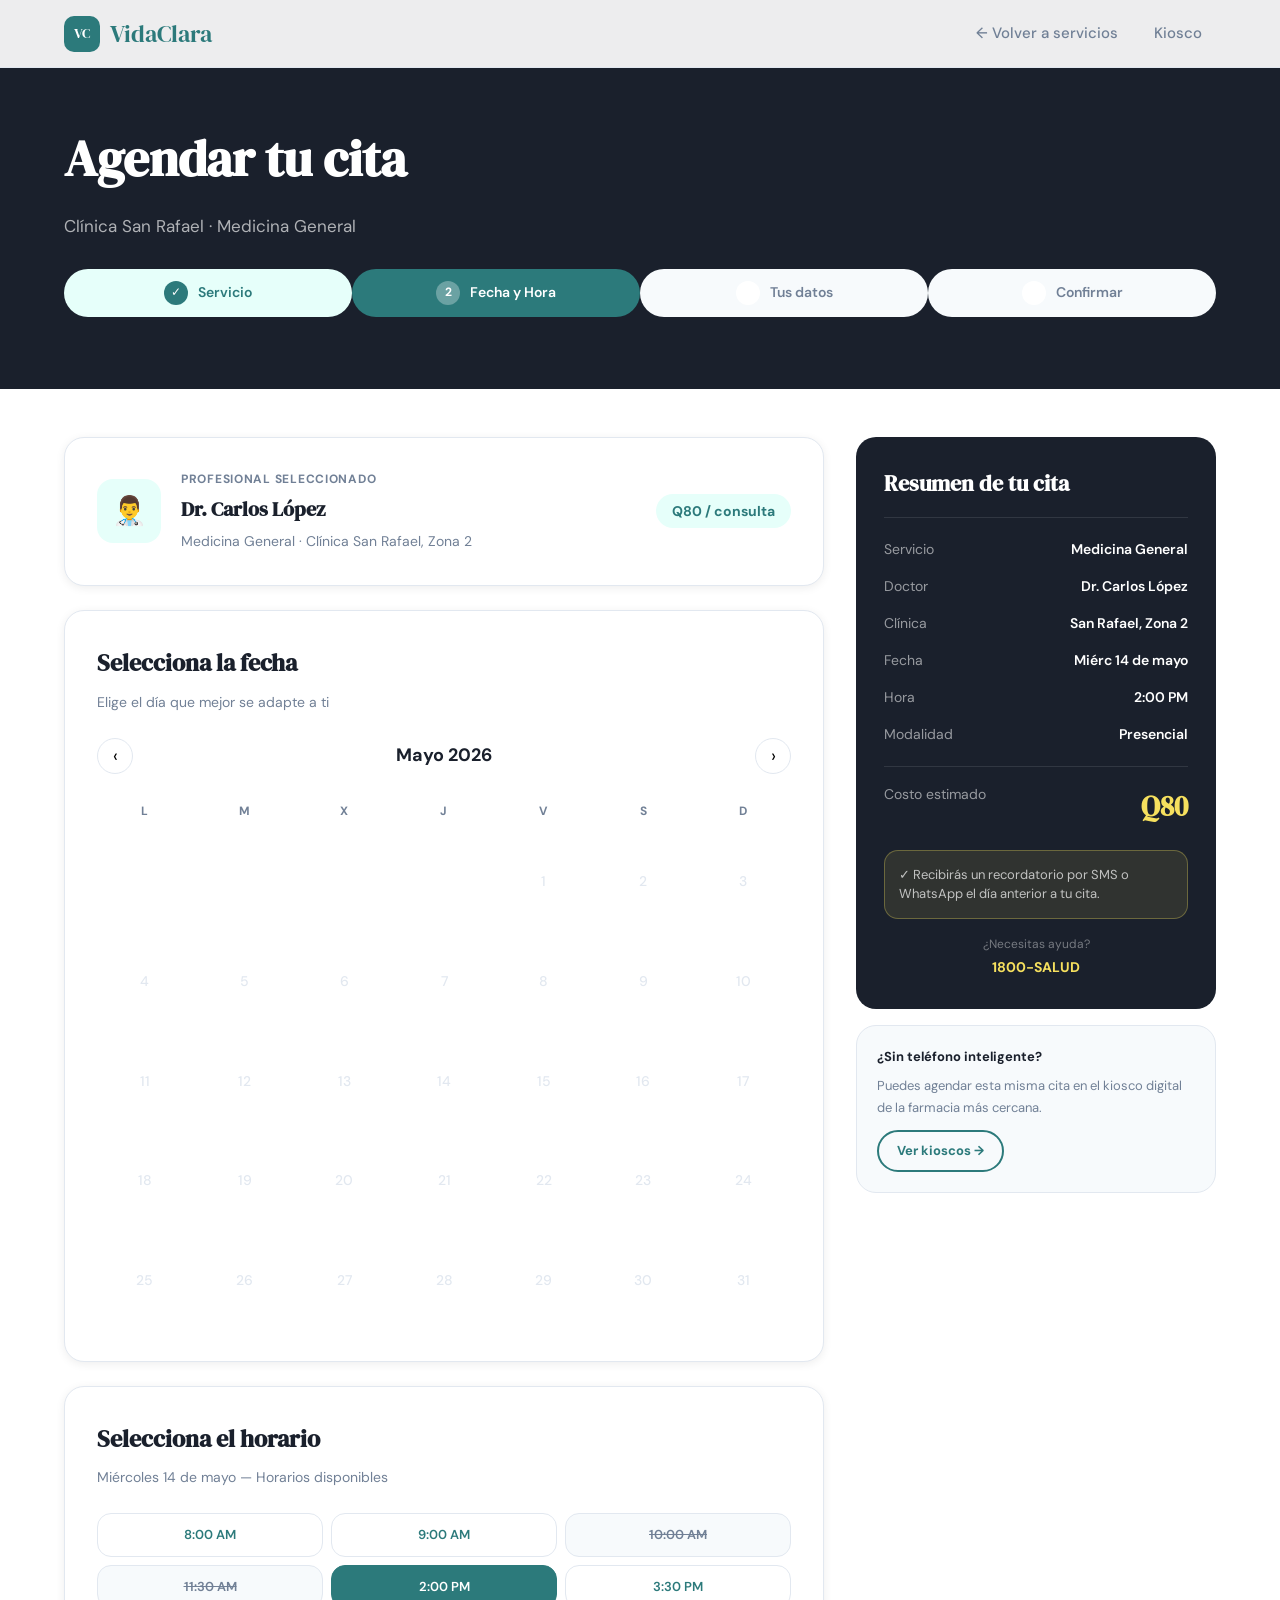
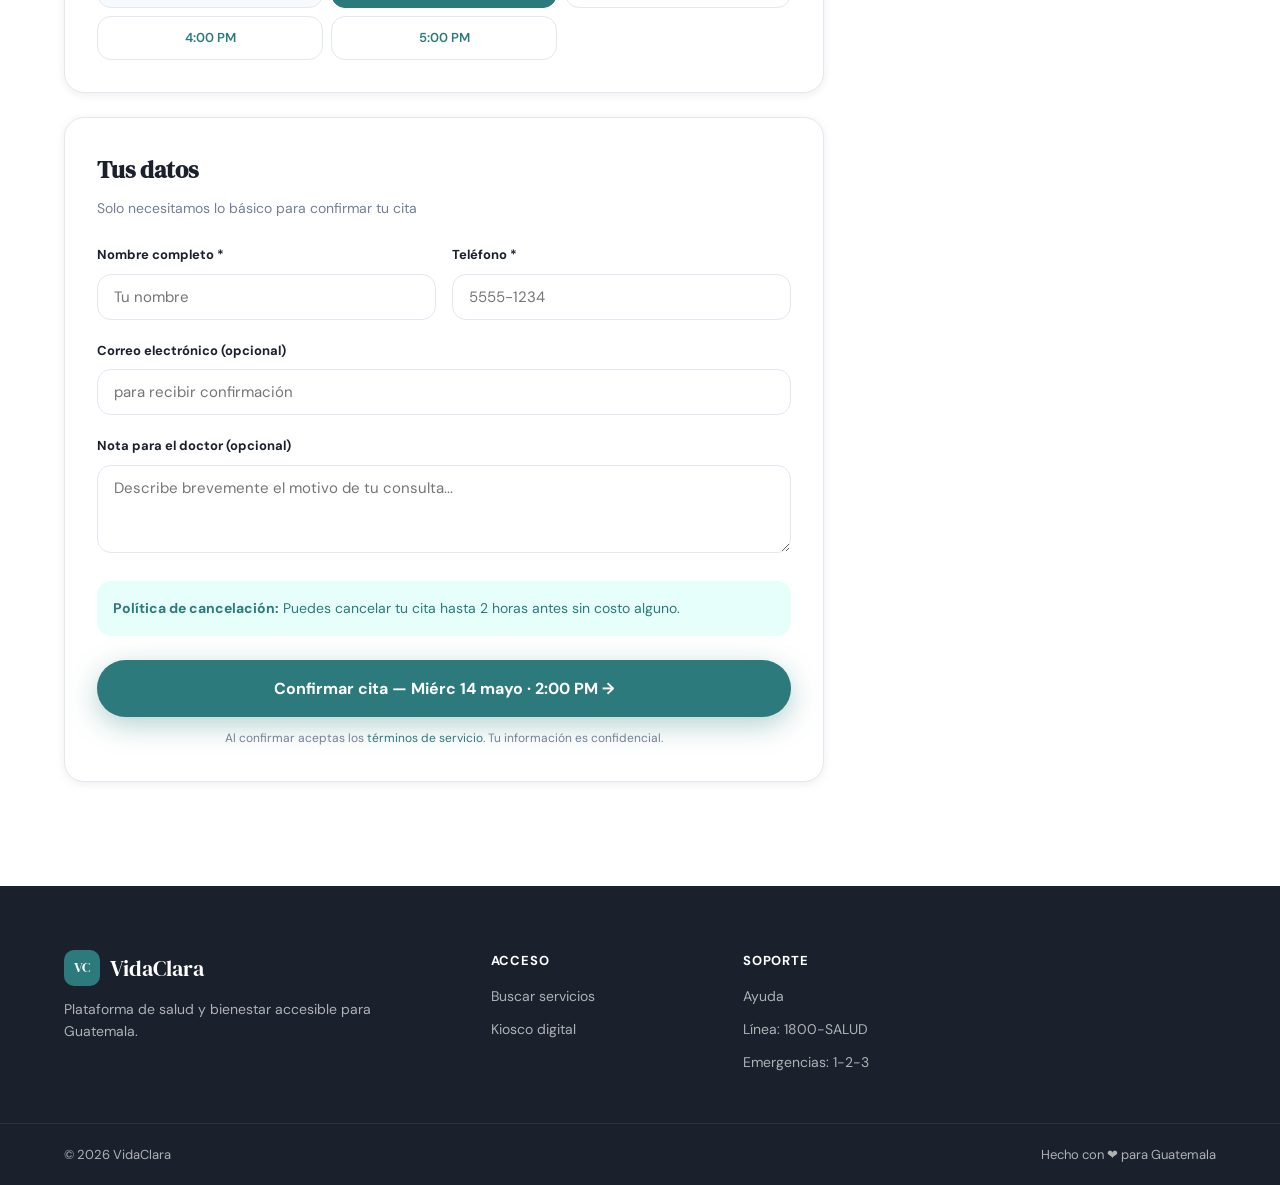
==== pages/agendar.html @ b21400e8 "first commit" ====
<!DOCTYPE html>
<html lang="es">
<head>
  <meta charset="UTF-8" />
  <meta name="viewport" content="width=device-width, initial-scale=1.0" />
  <title>Agendar Cita — VidaClara</title>
  <link rel="preconnect" href="https://fonts.googleapis.com" />
  <link rel="preconnect" href="https://fonts.gstatic.com" crossorigin />
  <link href="https://fonts.googleapis.com/css2?family=DM+Serif+Display:ital@0;1&family=DM+Sans:wght@300;400;500;600;700&display=swap" rel="stylesheet" />
  <link rel="stylesheet" href="../css/style.css" />
</head>
<body>

  <nav class="nav" id="nav">
    <div class="nav__inner">
      <a href="../index.html" class="nav__logo">
        <span class="nav__logo-mark">VC</span>
        VidaClara
      </a>
      <button class="nav__toggle" id="navToggle" aria-label="Menú">
        <span></span><span></span><span></span>
      </button>
      <ul class="nav__links" id="navLinks">
        <li><a href="buscar.html">← Volver a servicios</a></li>
        <li><a href="../index.html#kiosco">Kiosco</a></li>
      </ul>
    </div>
  </nav>

  <div class="page-hero" style="padding-bottom:32px">
    <div class="container">
      <h1>Agendar tu cita</h1>
      <p>Clínica San Rafael · Medicina General</p>
      <div class="booking-steps" style="margin-top:28px">
        <div class="booking-step booking-step--done">
          <div class="booking-step__num" style="background:var(--c-primary);color:#fff">✓</div>
          Servicio
        </div>
        <div class="booking-step booking-step--active">
          <div class="booking-step__num">2</div>
          Fecha y Hora
        </div>
        <div class="booking-step">
          <div class="booking-step__num">3</div>
          Tus datos
        </div>
        <div class="booking-step">
          <div class="booking-step__num">4</div>
          Confirmar
        </div>
      </div>
    </div>
  </div>

  <div class="container">
    <div class="booking-layout">
      <div class="booking-main">
        <!-- DOCTOR CARD -->
        <div class="booking-card" style="display:flex;gap:20px;align-items:center;flex-wrap:wrap">
          <div style="width:64px;height:64px;background:var(--c-light);border-radius:16px;display:flex;align-items:center;justify-content:center;font-size:28px;flex-shrink:0">👨‍⚕️</div>
          <div style="flex:1">
            <div style="font-size:12px;font-weight:700;letter-spacing:.06em;text-transform:uppercase;color:var(--c-gray);margin-bottom:4px">Profesional seleccionado</div>
            <h2 style="font-size:20px;margin:0 0 4px">Dr. Carlos López</h2>
            <p style="font-size:14px;color:var(--c-gray);margin:0">Medicina General · Clínica San Rafael, Zona 2</p>
          </div>
          <div style="text-align:right">
            <span class="tag" style="font-size:14px;padding:8px 16px">Q80 / consulta</span>
          </div>
        </div>

        <!-- CALENDAR -->
        <div class="booking-card">
          <h2>Selecciona la fecha</h2>
          <p class="sub">Elige el día que mejor se adapte a ti</p>
          <div class="calendar-header">
            <button class="cal-nav" id="calPrev">‹</button>
            <h3 id="calMonth">Mayo 2026</h3>
            <button class="cal-nav" id="calNext">›</button>
          </div>
          <div class="cal-grid" id="calGrid"></div>
        </div>

        <!-- TIME SLOTS -->
        <div class="booking-card">
          <h2>Selecciona el horario</h2>
          <p class="sub">Miércoles 14 de mayo — Horarios disponibles</p>
          <div class="time-slots">
            <div class="time-slot">8:00 AM</div>
            <div class="time-slot">9:00 AM</div>
            <div class="time-slot time-slot--unavailable">10:00 AM</div>
            <div class="time-slot time-slot--unavailable">11:30 AM</div>
            <div class="time-slot time-slot--selected">2:00 PM</div>
            <div class="time-slot">3:30 PM</div>
            <div class="time-slot">4:00 PM</div>
            <div class="time-slot">5:00 PM</div>
          </div>
        </div>

        <!-- FORM -->
        <form class="booking-card" id="bookingForm">
          <h2>Tus datos</h2>
          <p class="sub">Solo necesitamos lo básico para confirmar tu cita</p>

          <div style="display:grid;grid-template-columns:1fr 1fr;gap:16px">
            <div class="form-group">
              <label class="form-label">Nombre completo *</label>
              <input type="text" class="form-input" placeholder="Tu nombre" required />
            </div>
            <div class="form-group">
              <label class="form-label">Teléfono *</label>
              <input type="tel" class="form-input" placeholder="5555-1234" required />
            </div>
          </div>

          <div class="form-group">
            <label class="form-label">Correo electrónico (opcional)</label>
            <input type="email" class="form-input" placeholder="para recibir confirmación" />
          </div>

          <div class="form-group">
            <label class="form-label">Nota para el doctor (opcional)</label>
            <textarea class="form-input" placeholder="Describe brevemente el motivo de tu consulta..."></textarea>
          </div>

          <div style="background:var(--c-light);border-radius:var(--radius-md);padding:16px;margin-bottom:24px;font-size:14px;color:var(--c-primary)">
            <strong>Política de cancelación:</strong> Puedes cancelar tu cita hasta 2 horas antes sin costo alguno.
          </div>

          <button type="submit" class="btn btn--primary btn--lg" style="width:100%;justify-content:center">
            Confirmar cita — Miérc 14 mayo · 2:00 PM →
          </button>
          <p style="text-align:center;font-size:12px;color:var(--c-gray);margin-top:12px">
            Al confirmar aceptas los <a href="#" style="color:var(--c-primary)">términos de servicio</a>. Tu información es confidencial.
          </p>
        </form>
      </div>

      <!-- SUMMARY SIDEBAR -->
      <div>
        <div class="summary-card">
          <h3>Resumen de tu cita</h3>
          <div class="summary-row">
            <span class="summary-label">Servicio</span>
            <span class="summary-value">Medicina General</span>
          </div>
          <div class="summary-row">
            <span class="summary-label">Doctor</span>
            <span class="summary-value">Dr. Carlos López</span>
          </div>
          <div class="summary-row">
            <span class="summary-label">Clínica</span>
            <span class="summary-value">San Rafael, Zona 2</span>
          </div>
          <div class="summary-row">
            <span class="summary-label">Fecha</span>
            <span class="summary-value" id="summaryDate">Miérc 14 de mayo</span>
          </div>
          <div class="summary-row">
            <span class="summary-label">Hora</span>
            <span class="summary-value" id="summaryTime">2:00 PM</span>
          </div>
          <div class="summary-row">
            <span class="summary-label">Modalidad</span>
            <span class="summary-value">Presencial</span>
          </div>
          <div class="summary-price">
            <div class="summary-row" style="margin:0">
              <span class="summary-label">Costo estimado</span>
              <span class="summary-value">Q80</span>
            </div>
          </div>

          <div style="margin-top:20px;padding:14px;background:rgba(246,224,94,.1);border-radius:var(--radius-md);border:1px solid rgba(246,224,94,.3)">
            <p style="font-size:13px;color:rgba(255,255,255,.7);line-height:1.5">
              ✓ Recibirás un recordatorio por SMS o WhatsApp el día anterior a tu cita.
            </p>
          </div>

          <div style="margin-top:16px;text-align:center">
            <p style="font-size:12px;color:rgba(255,255,255,.4)">¿Necesitas ayuda?</p>
            <a href="tel:1800-72583" style="font-size:14px;font-weight:700;color:var(--c-accent)">1800-SALUD</a>
          </div>
        </div>

        <div style="margin-top:16px;background:var(--c-neutral);border-radius:var(--radius-lg);padding:20px;border:1px solid var(--c-border)">
          <p style="font-size:13px;font-weight:700;color:var(--c-dark);margin-bottom:8px">¿Sin teléfono inteligente?</p>
          <p style="font-size:13px;color:var(--c-gray);margin-bottom:12px">Puedes agendar esta misma cita en el kiosco digital de la farmacia más cercana.</p>
          <a href="../index.html#kiosco" class="btn btn--ghost btn--sm">Ver kioscos →</a>
        </div>
      </div>
    </div>
  </div>

  <footer class="footer">
    <div class="container footer__inner">
      <div class="footer__brand">
        <div class="footer__logo">
          <span class="nav__logo-mark">VC</span>
          VidaClara
        </div>
        <p>Plataforma de salud y bienestar accesible para Guatemala.</p>
      </div>
      <div class="footer__links">
        <div class="footer__col">
          <strong>Acceso</strong>
          <a href="buscar.html">Buscar servicios</a>
          <a href="../index.html#kiosco">Kiosco digital</a>
        </div>
        <div class="footer__col">
          <strong>Soporte</strong>
          <a href="#">Ayuda</a>
          <a href="#">Línea: 1800-SALUD</a>
          <a href="#">Emergencias: 1-2-3</a>
        </div>
      </div>
    </div>
    <div class="footer__bottom">
      <div class="container">
        <span>© 2026 VidaClara</span>
        <span>Hecho con ❤️ para Guatemala</span>
      </div>
    </div>
  </footer>

  <script src="../js/main.js"></script>
</body>
</html>
---- css/style.css ----
/* ===================================================
   VIDACLARA — Design System CSS
   Paleta: Teal #2C7A7B · Accent #F6E05E · Kiosk #553C9A
   Fonts: DM Serif Display + DM Sans
=================================================== */

:root {
  --c-primary: #2C7A7B;
  --c-primary-dark: #1f5a5b;
  --c-primary-light: #38B2AC;
  --c-accent: #F6E05E;
  --c-accent-dark: #d4b800;
  --c-kiosk: #553C9A;
  --c-kiosk-light: #EDE9FE;
  --c-light: #E6FFFA;
  --c-neutral: #F7FAFC;
  --c-dark: #1A202C;
  --c-gray: #718096;
  --c-border: #E2E8F0;
  --c-white: #ffffff;
  --c-success: #48BB78;
  --c-warning: #ED8936;
  --c-error: #FC8181;
  --c-amber: #F59E0B;
  --c-amber-light: #FEF3C7;
  --c-purple-light: #F3EFFF;
  --c-green-light: #F0FFF4;
  --c-blue-light: #EBF8FF;
  --c-rose-light: #FFF5F5;

  --font-display: 'DM Serif Display', Georgia, serif;
  --font-sans: 'DM Sans', system-ui, sans-serif;

  --radius-sm: 8px;
  --radius-md: 14px;
  --radius-lg: 20px;
  --radius-xl: 28px;
  --radius-full: 9999px;

  --shadow-sm: 0 2px 10px rgba(0,0,0,.07);
  --shadow-md: 0 4px 20px rgba(0,0,0,.09);
  --shadow-lg: 0 8px 40px rgba(0,0,0,.12);
  --shadow-primary: 0 8px 28px rgba(44,122,123,.35);
  --shadow-accent: 0 8px 28px rgba(246,224,94,.4);

  --nav-h: 68px;
  --container: 1200px;
  --transition: 200ms cubic-bezier(.4,0,.2,1);
}

/* ── RESET ───────────────────────────────────────── */
*, *::before, *::after { box-sizing: border-box; margin: 0; padding: 0; }
html { scroll-behavior: smooth; -webkit-font-smoothing: antialiased; }
body { font-family: var(--font-sans); font-size: 16px; color: var(--c-dark); background: var(--c-white); line-height: 1.65; }
a { text-decoration: none; color: inherit; }
img { max-width: 100%; display: block; }
ul { list-style: none; }
button { font-family: inherit; cursor: pointer; border: none; background: none; }

/* ── CONTAINER ───────────────────────────────────── */
.container {
  max-width: var(--container);
  margin: 0 auto;
  padding: 0 24px;
}

/* ── BUTTONS ─────────────────────────────────────── */
.btn {
  display: inline-flex;
  align-items: center;
  gap: 8px;
  font-family: var(--font-sans);
  font-weight: 700;
  border-radius: var(--radius-full);
  transition: all var(--transition);
  cursor: pointer;
  white-space: nowrap;
  border: 2px solid transparent;
}
.btn--sm  { padding: 8px 18px; font-size: 13px; }
.btn--md  { padding: 12px 24px; font-size: 15px; }
.btn--lg  { padding: 16px 32px; font-size: 16px; }
.btn--primary {
  background: var(--c-primary);
  color: var(--c-white);
  box-shadow: var(--shadow-primary);
}
.btn--primary:hover {
  background: var(--c-primary-dark);
  transform: translateY(-2px);
  box-shadow: 0 12px 36px rgba(44,122,123,.45);
}
.btn--accent {
  background: var(--c-accent);
  color: var(--c-dark);
  box-shadow: var(--shadow-accent);
}
.btn--accent:hover {
  background: var(--c-accent-dark);
  transform: translateY(-2px);
}
.btn--ghost {
  background: transparent;
  color: var(--c-primary);
  border-color: var(--c-primary);
}
.btn--ghost:hover {
  background: var(--c-light);
}
.btn--ghost-light {
  background: transparent;
  color: var(--c-white);
  border-color: rgba(255,255,255,.5);
}
.btn--ghost-light:hover {
  background: rgba(255,255,255,.1);
  border-color: var(--c-white);
}

/* ── NAV ─────────────────────────────────────────── */
.nav {
  position: fixed;
  top: 0; left: 0; right: 0;
  height: var(--nav-h);
  z-index: 100;
  background: rgba(255,255,255,.92);
  backdrop-filter: blur(12px);
  -webkit-backdrop-filter: blur(12px);
  border-bottom: 1px solid var(--c-border);
  transition: box-shadow var(--transition);
}
.nav.scrolled { box-shadow: var(--shadow-md); }
.nav__inner {
  max-width: var(--container);
  margin: 0 auto;
  padding: 0 24px;
  height: 100%;
  display: flex;
  align-items: center;
  justify-content: space-between;
  gap: 32px;
}
.nav__logo {
  display: flex;
  align-items: center;
  gap: 10px;
  font-family: var(--font-display);
  font-size: 24px;
  color: var(--c-primary);
  font-weight: 400;
  flex-shrink: 0;
}
.nav__logo-mark {
  width: 36px; height: 36px;
  background: var(--c-primary);
  color: var(--c-white);
  border-radius: 10px;
  display: flex;
  align-items: center;
  justify-content: center;
  font-family: var(--font-display);
  font-size: 14px;
}
.nav__links {
  display: flex;
  align-items: center;
  gap: 8px;
  list-style: none;
}
.nav__links a {
  color: var(--c-gray);
  font-weight: 500;
  font-size: 15px;
  padding: 8px 14px;
  border-radius: var(--radius-full);
  transition: all var(--transition);
}
.nav__links a:hover { color: var(--c-primary); background: var(--c-light); }
.nav__cta {
  background: var(--c-primary) !important;
  color: var(--c-white) !important;
  padding: 10px 22px !important;
  font-weight: 700 !important;
  box-shadow: var(--shadow-primary);
}
.nav__cta:hover { background: var(--c-primary-dark) !important; }
.nav__toggle {
  display: none;
  flex-direction: column;
  gap: 5px;
  padding: 8px;
  background: none;
  border: none;
  cursor: pointer;
}
.nav__toggle span {
  display: block;
  width: 24px;
  height: 2px;
  background: var(--c-dark);
  border-radius: 2px;
  transition: all var(--transition);
}

/* ── HERO ─────────────────────────────────────────── */
.hero {
  min-height: 100svh;
  padding-top: var(--nav-h);
  position: relative;
  overflow: hidden;
  display: flex;
  align-items: center;
}
.hero__bg {
  position: absolute;
  inset: 0;
  pointer-events: none;
}
.hero__blob {
  position: absolute;
  border-radius: 50%;
  filter: blur(80px);
  opacity: .18;
}
.hero__blob--1 {
  width: 600px; height: 600px;
  background: var(--c-primary);
  top: -100px; right: -100px;
}
.hero__blob--2 {
  width: 400px; height: 400px;
  background: var(--c-accent);
  bottom: -80px; left: -60px;
}
.hero__grid {
  position: absolute;
  inset: 0;
  background-image:
    linear-gradient(rgba(44,122,123,.04) 1px, transparent 1px),
    linear-gradient(90deg, rgba(44,122,123,.04) 1px, transparent 1px);
  background-size: 48px 48px;
}
.hero__content {
  display: grid;
  grid-template-columns: 1fr 1fr;
  gap: 64px;
  align-items: center;
  padding-top: 64px;
  padding-bottom: 80px;
}
.hero__eyebrow {
  display: inline-flex;
  align-items: center;
  gap: 8px;
  font-size: 13px;
  font-weight: 600;
  letter-spacing: .06em;
  text-transform: uppercase;
  color: var(--c-primary);
  background: var(--c-light);
  padding: 6px 14px;
  border-radius: var(--radius-full);
  margin-bottom: 24px;
}
.hero__eyebrow::before {
  content: '';
  display: block;
  width: 8px; height: 8px;
  background: var(--c-primary);
  border-radius: 50%;
  animation: pulse 2s infinite;
}
@keyframes pulse {
  0%,100% { opacity:1; transform: scale(1); }
  50% { opacity:.5; transform: scale(1.4); }
}
.hero__title {
  font-family: var(--font-display);
  font-size: clamp(48px, 5.5vw, 80px);
  line-height: 1.06;
  color: var(--c-dark);
  margin-bottom: 24px;
}
.hero__title em {
  font-style: italic;
  color: var(--c-primary);
}
.hero__desc {
  font-size: 18px;
  color: var(--c-gray);
  max-width: 480px;
  margin-bottom: 36px;
  line-height: 1.7;
}
.hero__actions {
  display: flex;
  gap: 12px;
  flex-wrap: wrap;
  margin-bottom: 40px;
}
.hero__trust {
  display: flex;
  align-items: center;
  gap: 20px;
  padding-top: 20px;
  border-top: 1px solid var(--c-border);
}
.trust-item { display: flex; flex-direction: column; gap: 2px; }
.trust-item strong { font-family: var(--font-display); font-size: 22px; color: var(--c-dark); }
.trust-item span { font-size: 12px; color: var(--c-gray); }
.trust-divider { width: 1px; height: 36px; background: var(--c-border); }

/* ── HERO CARDS ───────────────────────────────────── */
.hero__visual {
  position: relative;
  display: flex;
  justify-content: center;
  align-items: center;
  min-height: 420px;
}
.hero__card {
  background: var(--c-white);
  border-radius: var(--radius-lg);
  box-shadow: var(--shadow-lg);
  padding: 24px;
  border: 1px solid var(--c-border);
}
.hero__card--main {
  width: 100%;
  max-width: 320px;
  z-index: 2;
  animation: float 5s ease-in-out infinite;
}
.hero__card--main h3 { font-family: var(--font-display); font-size: 22px; margin: 12px 0 6px; }
.hero__card--main p { font-size: 14px; color: var(--c-gray); margin-bottom: 16px; }
.hero__card-icon { font-size: 40px; }
.hero__card-row { display: flex; align-items: center; justify-content: space-between; }
.price-tag {
  font-size: 14px;
  font-weight: 700;
  color: var(--c-primary);
  background: var(--c-light);
  padding: 4px 12px;
  border-radius: var(--radius-full);
}
.hero__card--float {
  position: absolute;
  padding: 14px 18px;
  width: auto;
  max-width: 200px;
  z-index: 3;
  font-size: 13px;
  animation: float 5s ease-in-out infinite;
}
.hero__card--float1 { top: 10%; right: -20px; animation-delay: -1.5s; }
.hero__card--float2 { bottom: 10%; left: -20px; animation-delay: -3s; display:flex; align-items:center; gap:10px; }
.hero__card--float .card-pill { margin-bottom: 6px; }
.checkmark {
  width: 28px; height: 28px;
  background: var(--c-success);
  color: var(--c-white);
  border-radius: 50%;
  display: flex;
  align-items: center;
  justify-content: center;
  font-size: 14px;
  font-weight: 700;
  flex-shrink: 0;
}
.hero__card--float2 p { font-size: 12px; line-height: 1.4; }

@keyframes float {
  0%,100% { transform: translateY(0); }
  50% { transform: translateY(-12px); }
}
.card-pill {
  display: inline-flex;
  align-items: center;
  gap: 6px;
  font-size: 11px;
  font-weight: 700;
  padding: 4px 10px;
  border-radius: var(--radius-full);
  text-transform: uppercase;
  letter-spacing: .04em;
}
.card-pill--green { background: var(--c-light); color: var(--c-primary); }
.card-pill--purple { background: var(--c-kiosk-light); color: var(--c-kiosk); }

/* ── SECTIONS ─────────────────────────────────────── */
.section { padding: 96px 0; }
.section--dark {
  background: var(--c-dark);
  color: var(--c-white);
}
.section--kiosk {
  background: linear-gradient(135deg, var(--c-kiosk) 0%, #3B2B6B 100%);
  color: var(--c-white);
}
.section__header {
  text-align: center;
  margin-bottom: 64px;
}
.section__header--light .section__title,
.section__header--light .section__sub { color: var(--c-white); }
.section__eyebrow {
  display: inline-block;
  font-size: 12px;
  font-weight: 700;
  letter-spacing: .08em;
  text-transform: uppercase;
  color: var(--c-primary);
  margin-bottom: 16px;
  background: var(--c-light);
  padding: 4px 14px;
  border-radius: var(--radius-full);
}
.section__eyebrow--light {
  background: rgba(255,255,255,.15);
  color: var(--c-accent);
}
.section__title {
  font-family: var(--font-display);
  font-size: clamp(36px, 4vw, 56px);
  line-height: 1.1;
  margin-bottom: 20px;
}
.section__sub {
  font-size: 18px;
  color: var(--c-gray);
  max-width: 520px;
  margin: 0 auto;
}
.section__cta { text-align: center; margin-top: 48px; }

/* ── SERVICES GRID ────────────────────────────────── */
.services-grid {
  display: grid;
  grid-template-columns: repeat(3, 1fr);
  gap: 20px;
}
.service-card {
  display: flex;
  align-items: flex-start;
  gap: 16px;
  padding: 28px 24px;
  border-radius: var(--radius-lg);
  border: 1px solid transparent;
  background: var(--c-white);
  box-shadow: var(--shadow-sm);
  transition: all var(--transition);
  position: relative;
  overflow: hidden;
}
.service-card::before {
  content: '';
  position: absolute;
  inset: 0;
  opacity: 0;
  transition: opacity var(--transition);
}
.service-card:hover { transform: translateY(-4px); box-shadow: var(--shadow-lg); }
.service-card--teal  { border-color: var(--c-light); }
.service-card--teal:hover::before  { background: var(--c-light); opacity: .4; }
.service-card--purple { border-color: var(--c-kiosk-light); }
.service-card--purple:hover::before { background: var(--c-kiosk-light); opacity: .4; }
.service-card--amber  { border-color: var(--c-amber-light); }
.service-card--amber:hover::before  { background: var(--c-amber-light); opacity: .5; }
.service-card--green  { border-color: var(--c-green-light); }
.service-card--green:hover::before  { background: var(--c-green-light); opacity: .5; }
.service-card--blue   { border-color: var(--c-blue-light); }
.service-card--blue:hover::before   { background: var(--c-blue-light); opacity: .5; }
.service-card--rose   { border-color: var(--c-rose-light); }
.service-card--rose:hover::before   { background: var(--c-rose-light); opacity: .5; }

.service-card__icon { font-size: 36px; flex-shrink: 0; line-height: 1; position: relative; z-index: 1; }
.service-card__body { flex: 1; position: relative; z-index: 1; }
.service-card__body h3 { font-size: 18px; font-weight: 700; margin-bottom: 8px; }
.service-card__body p { font-size: 14px; color: var(--c-gray); margin-bottom: 14px; }
.service-card__meta { display: flex; gap: 8px; flex-wrap: wrap; }
.tag {
  font-size: 11px;
  font-weight: 700;
  padding: 4px 10px;
  border-radius: var(--radius-full);
  background: var(--c-light);
  color: var(--c-primary);
}
.tag--free { background: #F0FFF4; color: var(--c-success); }
.tag--outline {
  background: transparent;
  border: 1px solid var(--c-border);
  color: var(--c-gray);
}
.service-card__arrow {
  font-size: 20px;
  color: var(--c-gray);
  transition: all var(--transition);
  position: relative;
  z-index: 1;
  align-self: center;
}
.service-card:hover .service-card__arrow { transform: translateX(4px); color: var(--c-primary); }

/* ── STEPS ────────────────────────────────────────── */
.steps {
  display: flex;
  align-items: flex-start;
  gap: 0;
  margin-bottom: 56px;
}
.step {
  flex: 1;
  text-align: center;
  padding: 32px 24px;
  background: rgba(255,255,255,.05);
  border-radius: var(--radius-lg);
  border: 1px solid rgba(255,255,255,.1);
  transition: all var(--transition);
}
.step:hover { background: rgba(255,255,255,.1); transform: translateY(-4px); }
.step__num {
  font-family: var(--font-display);
  font-size: 14px;
  letter-spacing: .08em;
  color: var(--c-accent);
  margin-bottom: 16px;
}
.step__icon {
  width: 80px; height: 80px;
  border-radius: var(--radius-xl);
  display: flex;
  align-items: center;
  justify-content: center;
  font-size: 32px;
  margin: 0 auto 20px;
}
.step__icon--teal   { background: rgba(56,178,172,.2); }
.step__icon--accent { background: rgba(246,224,94,.15); }
.step__icon--purple { background: rgba(85,60,154,.25); }
.step h3 { font-size: 22px; font-weight: 700; color: var(--c-white); margin-bottom: 12px; }
.step p { font-size: 15px; color: rgba(255,255,255,.65); line-height: 1.6; margin-bottom: 16px; }
.step__channel {
  font-size: 11px;
  font-weight: 700;
  letter-spacing: .06em;
  text-transform: uppercase;
  color: var(--c-accent);
  background: rgba(246,224,94,.1);
  padding: 4px 12px;
  border-radius: var(--radius-full);
}
.step__connector {
  display: flex;
  align-items: center;
  gap: 8px;
  padding-top: 48px;
  color: rgba(255,255,255,.25);
  font-size: 24px;
  padding-left: 12px;
  padding-right: 12px;
  flex-shrink: 0;
}
.step__line { height: 1px; background: rgba(255,255,255,.15); flex: 1; }

.journey-banner {
  display: flex;
  align-items: center;
  justify-content: center;
  gap: 16px;
  background: rgba(255,255,255,.06);
  border: 1px solid rgba(255,255,255,.1);
  border-radius: var(--radius-lg);
  padding: 24px 32px;
  flex-wrap: wrap;
}
.journey-step {
  display: flex;
  align-items: center;
  gap: 10px;
  font-size: 14px;
  font-weight: 500;
  color: rgba(255,255,255,.8);
}
.journey-icon {
  width: 36px; height: 36px;
  background: rgba(255,255,255,.1);
  border-radius: 10px;
  display: flex;
  align-items: center;
  justify-content: center;
  font-size: 18px;
}
.journey-arrow { color: var(--c-accent); font-size: 20px; font-weight: 700; }

/* ── KIOSK SECTION ────────────────────────────────── */
.kiosk-layout {
  display: grid;
  grid-template-columns: 1fr 1fr;
  gap: 80px;
  align-items: center;
}
.kiosk-text h2 em { font-style: italic; color: var(--c-accent); }
.kiosk-text p { color: rgba(255,255,255,.75); font-size: 17px; line-height: 1.7; margin: 24px 0; }
.kiosk-features { display: flex; flex-direction: column; gap: 12px; margin-bottom: 36px; }
.kiosk-features li { display: flex; align-items: center; gap: 12px; color: rgba(255,255,255,.85); font-size: 15px; }
.kiosk-check {
  width: 24px; height: 24px;
  background: rgba(246,224,94,.2);
  color: var(--c-accent);
  border-radius: 50%;
  display: flex;
  align-items: center;
  justify-content: center;
  font-size: 12px;
  font-weight: 700;
  flex-shrink: 0;
}
.kiosk-visual { display: flex; justify-content: center; }
.kiosk-device {
  display: flex;
  flex-direction: column;
  align-items: center;
  gap: 0;
}
.kiosk-screen {
  width: 260px;
  background: linear-gradient(160deg, #1a0e3a 0%, var(--c-kiosk) 100%);
  border-radius: var(--radius-lg) var(--radius-lg) 0 0;
  padding: 24px 20px;
  border: 3px solid rgba(255,255,255,.1);
  border-bottom: none;
  text-align: center;
  color: var(--c-white);
  box-shadow: 0 0 60px rgba(85,60,154,.5);
}
.kiosk-screen__header {
  font-size: 12px;
  font-weight: 700;
  letter-spacing: .06em;
  text-transform: uppercase;
  color: rgba(255,255,255,.5);
  margin-bottom: 20px;
  padding-bottom: 12px;
  border-bottom: 1px solid rgba(255,255,255,.1);
}
.kiosk-screen__greeting {
  font-family: var(--font-display);
  font-size: 22px;
  margin-bottom: 16px;
}
.kiosk-screen__icon { font-size: 48px; margin-bottom: 16px; }
.kiosk-screen__langs {
  display: flex;
  gap: 6px;
  justify-content: center;
  margin-bottom: 20px;
  flex-wrap: wrap;
}
.kiosk-lang {
  font-size: 11px;
  font-weight: 700;
  padding: 4px 10px;
  border-radius: var(--radius-full);
  border: 1px solid rgba(255,255,255,.2);
  color: rgba(255,255,255,.6);
}
.kiosk-lang--active {
  background: var(--c-accent);
  color: var(--c-dark);
  border-color: var(--c-accent);
}
.kiosk-screen__btn {
  background: var(--c-accent);
  color: var(--c-dark);
  font-weight: 700;
  font-size: 16px;
  padding: 14px;
  border-radius: var(--radius-md);
  letter-spacing: .04em;
  animation: kiosk-pulse 2s infinite;
}
@keyframes kiosk-pulse {
  0%,100% { box-shadow: 0 0 0 0 rgba(246,224,94,.6); }
  50% { box-shadow: 0 0 0 12px rgba(246,224,94,0); }
}
.kiosk-stand {
  width: 40px; height: 80px;
  background: linear-gradient(to bottom, #2a1a5e, #1a0e3a);
  border-radius: 0 0 4px 4px;
}
.kiosk-base {
  width: 160px; height: 20px;
  background: linear-gradient(to bottom, #1a0e3a, #0d0820);
  border-radius: 0 0 var(--radius-md) var(--radius-md);
}

/* ── TESTIMONIALS ─────────────────────────────────── */
.testimonials-grid {
  display: grid;
  grid-template-columns: repeat(3, 1fr);
  gap: 24px;
  align-items: start;
}
.testimonial {
  background: var(--c-neutral);
  border-radius: var(--radius-lg);
  padding: 28px;
  border: 1px solid var(--c-border);
  transition: all var(--transition);
}
.testimonial:hover { transform: translateY(-4px); box-shadow: var(--shadow-md); }
.testimonial--featured {
  background: var(--c-dark);
  color: var(--c-white);
  border-color: var(--c-dark);
  transform: scale(1.03);
}
.testimonial--featured:hover { transform: scale(1.03) translateY(-4px); }
.testimonial--featured p { color: rgba(255,255,255,.75); }
.testimonial__avatar {
  width: 48px; height: 48px;
  border-radius: 50%;
  display: flex;
  align-items: center;
  justify-content: center;
  font-weight: 700;
  font-size: 16px;
  margin-bottom: 16px;
}
.testimonial p {
  font-size: 15px;
  line-height: 1.65;
  color: var(--c-gray);
  margin-bottom: 16px;
  font-style: italic;
}
.testimonial strong { font-size: 13px; }
.testimonial__badge {
  margin-top: 12px;
  font-size: 11px;
  font-weight: 700;
  color: var(--c-accent);
  background: rgba(246,224,94,.1);
  padding: 4px 12px;
  border-radius: var(--radius-full);
  display: inline-block;
}

/* ── CTA SECTION ──────────────────────────────────── */
.cta-section {
  background: linear-gradient(135deg, var(--c-primary) 0%, var(--c-primary-dark) 100%);
  padding: 96px 0;
}
.cta-inner {
  text-align: center;
}
.cta-inner h2 {
  font-family: var(--font-display);
  font-size: clamp(36px, 4vw, 60px);
  color: var(--c-white);
  margin-bottom: 16px;
  line-height: 1.1;
}
.cta-inner p { font-size: 18px; color: rgba(255,255,255,.7); margin-bottom: 40px; }
.cta-actions { display: flex; gap: 16px; justify-content: center; flex-wrap: wrap; }

/* ── FOOTER ───────────────────────────────────────── */
.footer {
  background: var(--c-dark);
  color: rgba(255,255,255,.65);
  padding: 64px 0 0;
}
.footer__inner {
  display: grid;
  grid-template-columns: 1fr 2fr;
  gap: 64px;
  padding-bottom: 48px;
}
.footer__logo {
  display: flex;
  align-items: center;
  gap: 10px;
  font-family: var(--font-display);
  font-size: 22px;
  color: var(--c-white);
  margin-bottom: 12px;
}
.footer__brand p { font-size: 14px; line-height: 1.6; margin-bottom: 8px; }
.footer__small { font-size: 12px; color: rgba(255,255,255,.35); }
.footer__links {
  display: grid;
  grid-template-columns: repeat(3, 1fr);
  gap: 32px;
}
.footer__col {
  display: flex;
  flex-direction: column;
  gap: 10px;
}
.footer__col strong {
  font-size: 13px;
  font-weight: 700;
  letter-spacing: .06em;
  text-transform: uppercase;
  color: var(--c-white);
  margin-bottom: 4px;
}
.footer__col a {
  font-size: 14px;
  transition: color var(--transition);
}
.footer__col a:hover { color: var(--c-accent); }
.footer__bottom {
  border-top: 1px solid rgba(255,255,255,.08);
  padding: 20px 0;
}
.footer__bottom .container {
  display: flex;
  justify-content: space-between;
  font-size: 13px;
  flex-wrap: wrap;
  gap: 8px;
}

/* ── PAGE: SEARCH ─────────────────────────────────── */
.page-hero {
  background: var(--c-dark);
  padding: calc(var(--nav-h) + 48px) 0 48px;
  color: var(--c-white);
}
.page-hero h1 {
  font-family: var(--font-display);
  font-size: clamp(32px, 4vw, 52px);
  margin-bottom: 12px;
}
.page-hero p { color: rgba(255,255,255,.65); font-size: 17px; }
.search-box {
  background: var(--c-white);
  border-radius: var(--radius-xl);
  padding: 8px 8px 8px 24px;
  display: flex;
  align-items: center;
  gap: 12px;
  box-shadow: var(--shadow-lg);
  margin-top: 32px;
  border: 2px solid var(--c-border);
  transition: border-color var(--transition);
}
.search-box:focus-within { border-color: var(--c-primary); }
.search-box input {
  flex: 1;
  border: none;
  outline: none;
  font-family: var(--font-sans);
  font-size: 16px;
  color: var(--c-dark);
  background: transparent;
}
.search-box input::placeholder { color: var(--c-gray); }
.filter-row {
  display: flex;
  gap: 10px;
  flex-wrap: wrap;
  margin-top: 20px;
}
.filter-chip {
  padding: 8px 16px;
  border-radius: var(--radius-full);
  border: 1.5px solid rgba(255,255,255,.25);
  background: rgba(255,255,255,.1);
  color: rgba(255,255,255,.8);
  font-size: 13px;
  font-weight: 600;
  cursor: pointer;
  transition: all var(--transition);
}
.filter-chip--active, .filter-chip:hover {
  background: var(--c-white);
  color: var(--c-primary);
  border-color: var(--c-white);
}
.results-layout {
  display: grid;
  grid-template-columns: 1fr 1fr;
  gap: 32px;
  padding: 48px 0;
  align-items: start;
}
.results-count { font-size: 14px; color: var(--c-gray); margin-bottom: 20px; }
.result-card {
  background: var(--c-white);
  border-radius: var(--radius-lg);
  padding: 20px;
  border: 1px solid var(--c-border);
  display: flex;
  gap: 16px;
  align-items: flex-start;
  transition: all var(--transition);
  margin-bottom: 16px;
}
.result-card:hover { box-shadow: var(--shadow-md); transform: translateY(-2px); border-color: var(--c-primary-light); }
.result-card__icon {
  width: 52px; height: 52px;
  background: var(--c-light);
  border-radius: var(--radius-md);
  display: flex;
  align-items: center;
  justify-content: center;
  font-size: 24px;
  flex-shrink: 0;
}
.result-card__body { flex: 1; }
.result-card__body h3 { font-size: 16px; font-weight: 700; margin-bottom: 4px; }
.result-card__body p { font-size: 13px; color: var(--c-gray); margin-bottom: 10px; }
.result-card__row { display: flex; align-items: center; justify-content: space-between; flex-wrap: wrap; gap: 8px; }
.map-placeholder {
  background: var(--c-neutral);
  border-radius: var(--radius-lg);
  border: 1px solid var(--c-border);
  height: 480px;
  display: flex;
  flex-direction: column;
  align-items: center;
  justify-content: center;
  gap: 12px;
  position: sticky;
  top: calc(var(--nav-h) + 16px);
  color: var(--c-gray);
  font-size: 15px;
}
.map-placeholder span { font-size: 56px; }

/* ── PAGE: AGENDAR ────────────────────────────────── */
.booking-layout {
  display: grid;
  grid-template-columns: 1fr 360px;
  gap: 32px;
  padding: 48px 0 80px;
  align-items: start;
}
.booking-steps {
  display: flex;
  gap: 0;
  margin-bottom: 40px;
}
.booking-step {
  display: flex;
  align-items: center;
  gap: 10px;
  padding: 12px 20px;
  border-radius: var(--radius-full);
  font-size: 14px;
  font-weight: 600;
  color: var(--c-gray);
  background: var(--c-neutral);
  flex: 1;
  justify-content: center;
}
.booking-step--done { background: var(--c-light); color: var(--c-primary); }
.booking-step--active { background: var(--c-primary); color: var(--c-white); }
.booking-step__num {
  width: 24px; height: 24px;
  border-radius: 50%;
  background: currentColor;
  color: var(--c-white);
  display: flex;
  align-items: center;
  justify-content: center;
  font-size: 12px;
  font-weight: 700;
}
.booking-step--active .booking-step__num { background: rgba(255,255,255,.3); }
.booking-step--done .booking-step__num { background: var(--c-primary); }
.booking-card {
  background: var(--c-white);
  border-radius: var(--radius-lg);
  padding: 32px;
  border: 1px solid var(--c-border);
  box-shadow: var(--shadow-sm);
  margin-bottom: 24px;
}
.booking-card h2 {
  font-family: var(--font-display);
  font-size: 24px;
  margin-bottom: 8px;
}
.booking-card .sub { font-size: 14px; color: var(--c-gray); margin-bottom: 24px; }
.calendar-header {
  display: flex;
  align-items: center;
  justify-content: space-between;
  margin-bottom: 20px;
}
.calendar-header h3 { font-size: 18px; font-weight: 700; }
.cal-nav {
  width: 36px; height: 36px;
  border-radius: 50%;
  border: 1.5px solid var(--c-border);
  background: var(--c-white);
  cursor: pointer;
  display: flex;
  align-items: center;
  justify-content: center;
  font-size: 18px;
  transition: all var(--transition);
}
.cal-nav:hover { background: var(--c-primary); color: var(--c-white); border-color: var(--c-primary); }
.cal-grid { display: grid; grid-template-columns: repeat(7, 1fr); gap: 4px; }
.cal-day-header {
  text-align: center;
  font-size: 12px;
  font-weight: 700;
  color: var(--c-gray);
  padding: 8px 0;
  letter-spacing: .04em;
}
.cal-day {
  aspect-ratio: 1;
  display: flex;
  align-items: center;
  justify-content: center;
  border-radius: var(--radius-md);
  font-size: 14px;
  font-weight: 500;
  cursor: pointer;
  transition: all var(--transition);
  border: 1.5px solid transparent;
}
.cal-day:hover { background: var(--c-light); border-color: var(--c-primary-light); }
.cal-day--selected { background: var(--c-primary); color: var(--c-white); font-weight: 700; }
.cal-day--today { border-color: var(--c-primary); color: var(--c-primary); font-weight: 700; }
.cal-day--disabled { color: var(--c-border); cursor: default; }
.cal-day--disabled:hover { background: none; border-color: transparent; }
.time-slots { display: grid; grid-template-columns: repeat(3, 1fr); gap: 8px; margin-top: 20px; }
.time-slot {
  padding: 10px 12px;
  border-radius: var(--radius-md);
  border: 1.5px solid var(--c-border);
  text-align: center;
  font-size: 13px;
  font-weight: 600;
  cursor: pointer;
  transition: all var(--transition);
  background: var(--c-white);
  color: var(--c-primary);
}
.time-slot:hover { border-color: var(--c-primary); background: var(--c-light); }
.time-slot--selected { background: var(--c-primary); color: var(--c-white); border-color: var(--c-primary); }
.time-slot--unavailable { background: var(--c-neutral); color: var(--c-gray); cursor: default; text-decoration: line-through; }
.time-slot--unavailable:hover { border-color: var(--c-border); background: var(--c-neutral); }

.form-group { margin-bottom: 20px; }
.form-label { display: block; font-size: 13px; font-weight: 700; margin-bottom: 8px; color: var(--c-dark); }
.form-input {
  width: 100%;
  padding: 12px 16px;
  border-radius: var(--radius-md);
  border: 1.5px solid var(--c-border);
  font-family: var(--font-sans);
  font-size: 15px;
  color: var(--c-dark);
  outline: none;
  transition: border-color var(--transition);
  background: var(--c-white);
}
.form-input:focus { border-color: var(--c-primary); box-shadow: 0 0 0 3px rgba(44,122,123,.1); }
textarea.form-input { resize: vertical; min-height: 88px; }

.summary-card {
  background: var(--c-dark);
  border-radius: var(--radius-lg);
  padding: 28px;
  color: var(--c-white);
  position: sticky;
  top: calc(var(--nav-h) + 16px);
}
.summary-card h3 {
  font-family: var(--font-display);
  font-size: 22px;
  margin-bottom: 20px;
  padding-bottom: 16px;
  border-bottom: 1px solid rgba(255,255,255,.1);
}
.summary-row {
  display: flex;
  justify-content: space-between;
  align-items: flex-start;
  margin-bottom: 14px;
  font-size: 14px;
}
.summary-label { color: rgba(255,255,255,.55); }
.summary-value { font-weight: 600; text-align: right; max-width: 180px; }
.summary-price {
  margin-top: 20px;
  padding-top: 16px;
  border-top: 1px solid rgba(255,255,255,.1);
}
.summary-price .summary-value {
  font-family: var(--font-display);
  font-size: 28px;
  color: var(--c-accent);
}

/* ── ANIMATIONS ───────────────────────────────────── */
.fade-up {
  opacity: 0;
  transform: translateY(24px);
  transition: opacity .6s ease, transform .6s ease;
}
.fade-up.visible { opacity: 1; transform: none; }

/* ── RESPONSIVE ───────────────────────────────────── */
@media (max-width: 1024px) {
  .services-grid { grid-template-columns: repeat(2, 1fr); }
  .testimonials-grid { grid-template-columns: 1fr; }
  .testimonial--featured { transform: none; }
  .results-layout { grid-template-columns: 1fr; }
  .map-placeholder { position: static; height: 300px; }
  .booking-layout { grid-template-columns: 1fr; }
  .summary-card { position: static; }
  .kiosk-layout { grid-template-columns: 1fr; gap: 48px; }
}

@media (max-width: 768px) {
  :root { --nav-h: 60px; }
  .section { padding: 64px 0; }
  .hero__content {
    grid-template-columns: 1fr;
    gap: 40px;
    padding-top: 40px;
    padding-bottom: 56px;
  }
  .hero__visual { min-height: 280px; }
  .hero__card--main { max-width: 280px; }
  .hero__card--float { display: none; }
  .hero__trust { gap: 12px; flex-wrap: wrap; }
  .services-grid { grid-template-columns: 1fr; }
  .service-card { padding: 20px 18px; }
  .steps { flex-direction: column; }
  .step__connector { display: none; }
  .journey-banner { gap: 8px; padding: 16px; }
  .journey-arrow { display: none; }
  .footer__inner { grid-template-columns: 1fr; gap: 32px; }
  .footer__links { grid-template-columns: repeat(2, 1fr); }
  .footer__bottom .container { flex-direction: column; align-items: center; text-align: center; }
  .booking-steps { gap: 4px; flex-wrap: wrap; }
  .booking-step { padding: 10px 12px; font-size: 13px; }
  .time-slots { grid-template-columns: repeat(2, 1fr); }
  .testimonials-grid { grid-template-columns: 1fr; }
  .cta-actions { flex-direction: column; align-items: center; }
  .hero__actions { flex-direction: column; align-items: flex-start; }

  /* Mobile Nav */
  .nav__toggle { display: flex; }
  .nav__links {
    display: none;
    position: fixed;
    top: var(--nav-h);
    left: 0; right: 0;
    background: var(--c-white);
    flex-direction: column;
    padding: 24px;
    gap: 4px;
    border-bottom: 1px solid var(--c-border);
    box-shadow: var(--shadow-lg);
  }
  .nav__links.open { display: flex; }
  .nav__links a { padding: 14px 18px; font-size: 16px; border-radius: var(--radius-md); }
  .nav__cta { text-align: center; }
}
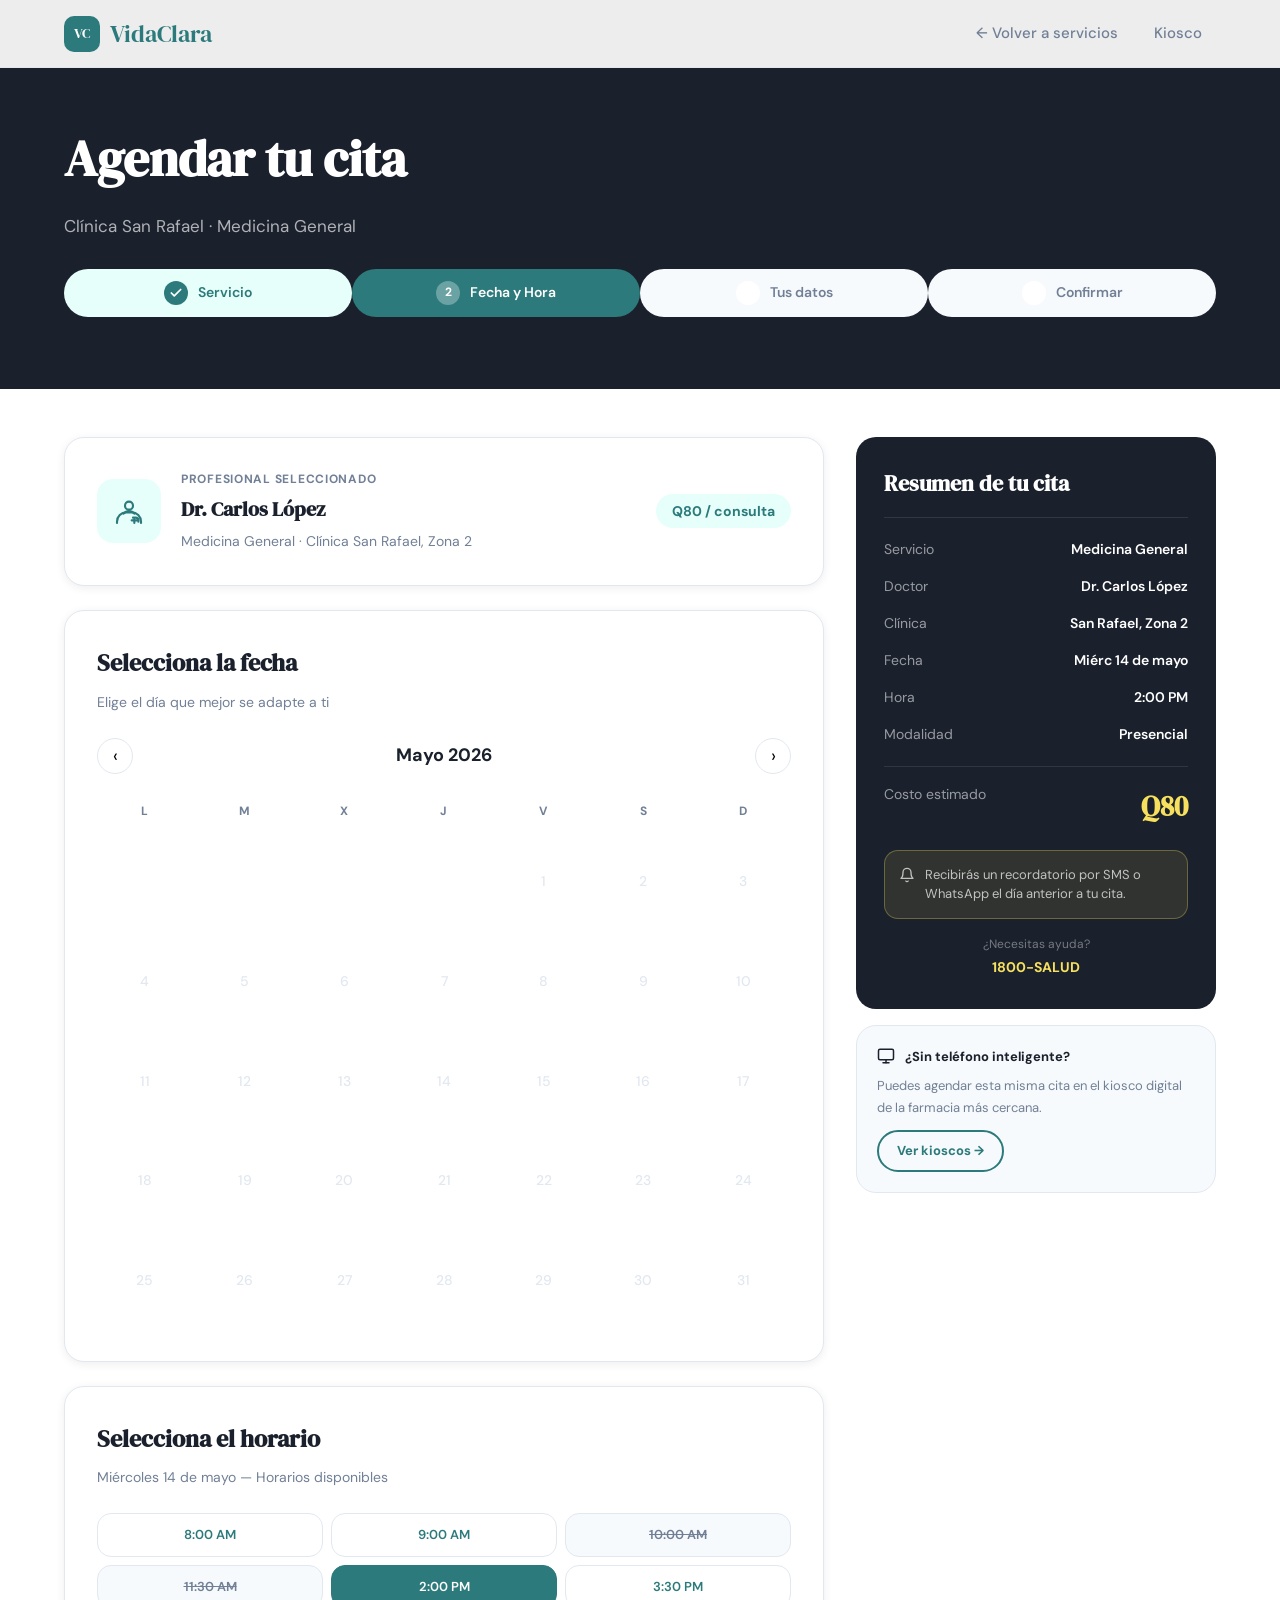
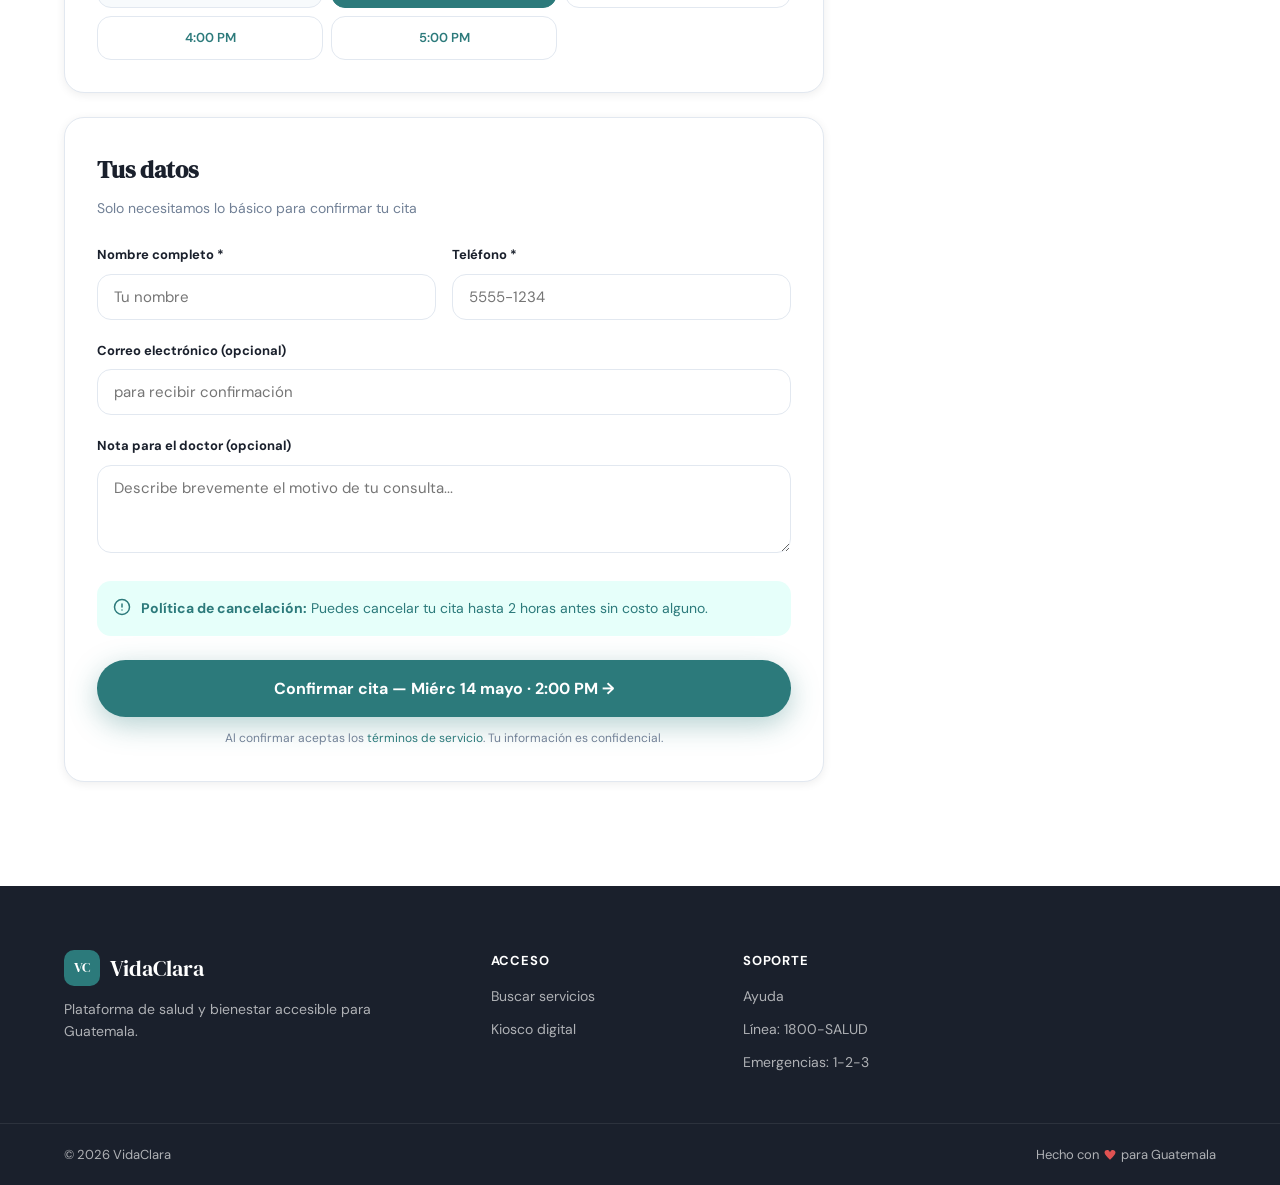
==== commit 6f7f268e: "Icons" ====
--- a/pages/agendar.html
+++ b/pages/agendar.html
@@ -33,7 +33,9 @@
       <p>Clínica San Rafael · Medicina General</p>
       <div class="booking-steps" style="margin-top:28px">
         <div class="booking-step booking-step--done">
-          <div class="booking-step__num" style="background:var(--c-primary);color:#fff">✓</div>
+          <div class="booking-step__num" style="background:var(--c-primary);color:#fff">
+            <svg width="14" height="14" viewBox="0 0 24 24" fill="none" stroke="currentColor" stroke-width="3" stroke-linecap="round" stroke-linejoin="round"><polyline points="20 6 9 17 4 12"/></svg>
+          </div>
           Servicio
         </div>
         <div class="booking-step booking-step--active">
@@ -57,7 +59,16 @@
       <div class="booking-main">
         <!-- DOCTOR CARD -->
         <div class="booking-card" style="display:flex;gap:20px;align-items:center;flex-wrap:wrap">
-          <div style="width:64px;height:64px;background:var(--c-light);border-radius:16px;display:flex;align-items:center;justify-content:center;font-size:28px;flex-shrink:0">👨‍⚕️</div>
+          <div style="width:64px;height:64px;background:var(--c-light);border-radius:16px;display:flex;align-items:center;justify-content:center;flex-shrink:0">
+            <!-- Doctor / medical professional icon -->
+            <svg width="32" height="32" viewBox="0 0 24 24" fill="none" stroke="currentColor" stroke-width="1.6" stroke-linecap="round" stroke-linejoin="round" style="color:var(--c-primary)">
+              <path d="M8 14a5 5 0 0 1 8 0"/>
+              <circle cx="12" cy="8" r="3"/>
+              <path d="M3 21v-1a7 7 0 0 1 7-7h4a7 7 0 0 1 7 7v1"/>
+              <path d="M15 17h2a2 2 0 0 1 2 2v1"/>
+              <path d="M16 18v3M18 19h-4"/>
+            </svg>
+          </div>
           <div style="flex:1">
             <div style="font-size:12px;font-weight:700;letter-spacing:.06em;text-transform:uppercase;color:var(--c-gray);margin-bottom:4px">Profesional seleccionado</div>
             <h2 style="font-size:20px;margin:0 0 4px">Dr. Carlos López</h2>
@@ -122,8 +133,13 @@
             <textarea class="form-input" placeholder="Describe brevemente el motivo de tu consulta..."></textarea>
           </div>
 
-          <div style="background:var(--c-light);border-radius:var(--radius-md);padding:16px;margin-bottom:24px;font-size:14px;color:var(--c-primary)">
-            <strong>Política de cancelación:</strong> Puedes cancelar tu cita hasta 2 horas antes sin costo alguno.
+          <div style="background:var(--c-light);border-radius:var(--radius-md);padding:16px;margin-bottom:24px;font-size:14px;color:var(--c-primary);display:flex;gap:10px;align-items:flex-start">
+            <svg width="18" height="18" viewBox="0 0 24 24" fill="none" stroke="currentColor" stroke-width="2" stroke-linecap="round" stroke-linejoin="round" style="flex-shrink:0;margin-top:1px">
+              <circle cx="12" cy="12" r="10"/>
+              <line x1="12" y1="8" x2="12" y2="12"/>
+              <line x1="12" y1="16" x2="12.01" y2="16"/>
+            </svg>
+            <span><strong>Política de cancelación:</strong> Puedes cancelar tu cita hasta 2 horas antes sin costo alguno.</span>
           </div>
 
           <button type="submit" class="btn btn--primary btn--lg" style="width:100%;justify-content:center">
@@ -170,9 +186,14 @@
             </div>
           </div>
 
-          <div style="margin-top:20px;padding:14px;background:rgba(246,224,94,.1);border-radius:var(--radius-md);border:1px solid rgba(246,224,94,.3)">
-            <p style="font-size:13px;color:rgba(255,255,255,.7);line-height:1.5">
-              ✓ Recibirás un recordatorio por SMS o WhatsApp el día anterior a tu cita.
+          <div style="margin-top:20px;padding:14px;background:rgba(246,224,94,.1);border-radius:var(--radius-md);border:1px solid rgba(246,224,94,.3);display:flex;gap:10px;align-items:flex-start">
+            <!-- Bell / notification icon -->
+            <svg width="16" height="16" viewBox="0 0 24 24" fill="none" stroke="rgba(255,255,255,.7)" stroke-width="2" stroke-linecap="round" stroke-linejoin="round" style="flex-shrink:0;margin-top:2px">
+              <path d="M18 8A6 6 0 0 0 6 8c0 7-3 9-3 9h18s-3-2-3-9"/>
+              <path d="M13.73 21a2 2 0 0 1-3.46 0"/>
+            </svg>
+            <p style="font-size:13px;color:rgba(255,255,255,.7);line-height:1.5;margin:0">
+              Recibirás un recordatorio por SMS o WhatsApp el día anterior a tu cita.
             </p>
           </div>
 
@@ -183,7 +204,15 @@
         </div>
 
         <div style="margin-top:16px;background:var(--c-neutral);border-radius:var(--radius-lg);padding:20px;border:1px solid var(--c-border)">
-          <p style="font-size:13px;font-weight:700;color:var(--c-dark);margin-bottom:8px">¿Sin teléfono inteligente?</p>
+          <div style="display:flex;gap:10px;align-items:flex-start;margin-bottom:8px">
+            <!-- Monitor / kiosk icon -->
+            <svg width="18" height="18" viewBox="0 0 24 24" fill="none" stroke="currentColor" stroke-width="2" stroke-linecap="round" stroke-linejoin="round" style="color:var(--c-dark);flex-shrink:0;margin-top:1px">
+              <rect x="2" y="3" width="20" height="14" rx="2" ry="2"/>
+              <line x1="8" y1="21" x2="16" y2="21"/>
+              <line x1="12" y1="17" x2="12" y2="21"/>
+            </svg>
+            <p style="font-size:13px;font-weight:700;color:var(--c-dark);margin:0">¿Sin teléfono inteligente?</p>
+          </div>
           <p style="font-size:13px;color:var(--c-gray);margin-bottom:12px">Puedes agendar esta misma cita en el kiosco digital de la farmacia más cercana.</p>
           <a href="../index.html#kiosco" class="btn btn--ghost btn--sm">Ver kioscos →</a>
         </div>
@@ -217,11 +246,16 @@
     <div class="footer__bottom">
       <div class="container">
         <span>© 2026 VidaClara</span>
-        <span>Hecho con ❤️ para Guatemala</span>
+        <span>Hecho con
+          <svg width="12" height="12" viewBox="0 0 24 24" fill="currentColor" style="color:#e05252;vertical-align:middle;margin:0 2px">
+            <path d="M12 21.593c-5.63-5.539-11-10.297-11-14.402 0-3.791 3.068-5.191 5.281-5.191 1.312 0 4.151.501 5.719 4.457 1.59-3.968 4.464-4.447 5.726-4.447 2.54 0 5.274 1.621 5.274 5.181 0 4.069-5.136 8.625-11 14.402z"/>
+          </svg>
+          para Guatemala
+        </span>
       </div>
     </div>
   </footer>
 
   <script src="../js/main.js"></script>
 </body>
-</html>
+</html>
